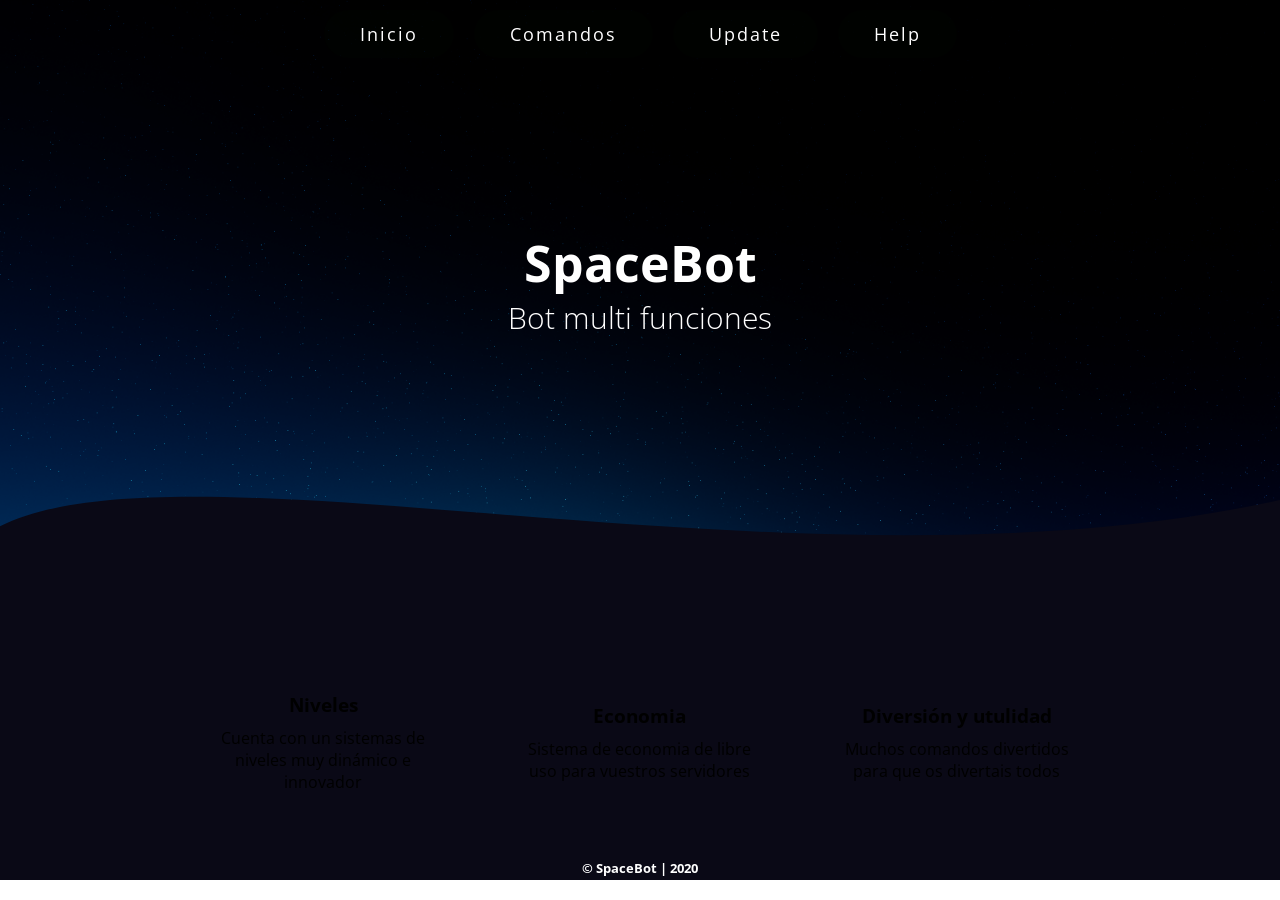
==== index.html @ 4cd8ea29 "SpaceBot" ====
<!DOCTYPE html>
<html lang="es">
<head>
    <meta charset="UTF-8">
    <meta name="viewport" content="width=device-width, initial-scale=1.0">
    <title>SpaceBot - Inicio</title>
    <link rel="shortcut icon" href="img/Logo.png" type="image/x-icon">
    <link rel="stylesheet" href="css/estilos.css">
    <link href="https://fonts.googleapis.com/css2?family=Open+Sans:wght@300&display=swap" rel="stylesheet">
</head>
<body>
    <header>
           <nav>
                <a href="Inicio">Inicio</a>
                <a href="Comandos">Comandos</a>
                <a href="Update">Update</a>
                <a href="Help">Help</a>
               
               <script> type="text/javascript" 
                const buttons = document.querySelectorAll('a');
                buttons.forEach(btn =>{
                   btn.addEventListener('mouseenter', function(e){
    
                      let x = e.clientX - e.target.offsetLeft;
                      let y = e.clientY - e.target.offsetTop;
    
                      let ripples = document.createElement('span');
                      ripples.style.left = x +'px';
                      ripples.style.top = y +'px';
                      this.appendChild(ripples);
    
                      setTimeout(() =>{
                         ripples.remove()
                      }, 1000)
                   })
                })
                </script>
           </nav>
          
            <section class="textos-header">
             <h1>SpaceBot</h1>
             <h2>Bot multi funciones</h2>
         </section>
         
         <div class="wave" style="height: 150px; overflow: hidden;" ><svg viewBox="0 0 500 150" preserveAspectRatio="none" style="height: 100%; width: 100%;"><path d="M-3.67,81.41 C65.74,-25.16 311.23,157.39 500.00,49.98 L500.00,150.00 L-3.67,153.45 Z" style="stroke: none; fill: rgb(10, 9, 22);"></path></svg></div>
    </header>
    <main class="main-color">
      <section class="about services">
         <div class="contenedor">
             <div class="funciones-cont">
                 <div class="funciones-ind">
                     <img src="img/undraw_grades_j6jn.svg" alt="">
                        <h3>Niveles</h3>
                          <p>Cuenta con un sistemas de niveles muy dinámico e innovador </p>
                            </div>
                               <div class="funciones-ind">
                            <img src="img/undraw_finance_0bdk.svg" alt="">
                          <h3>Economia</h3>
                        <p>Sistema de economia de libre uso para vuestros servidores</p>
                     </div>
                   <div class="funciones-ind">
                      <img src="img/undraw_Playful_cat_rchv.svg" alt="">
                         <h3>Diversión y utulidad</h3>
                       <p>Muchos comandos divertidos para que os divertais todos</p>
                    </div>
                  </div>
              </div>
           </section>
     </main>
  <footer>
     <h2 class="titulo-final">&copy; SpaceBot | 2020</h2>
  </footer>
  
    </body>
</html>
---- css/estilos.css ----
*{
    margin:0;
    padding: 0;
    box-sizing: border-box;
    
}

body{
    font-family: 'open sans'
}

.contenedor{
    padding: 60px;
    width: 90%;
    max-width: 1000px;
    margin: auto;
    overflow: hidden;
}

.titulo{
    color: #ffffff;
    font-size: 30px;
    text-align: center;
    margin-bottom: 60px;
}

/* Header */

header{
    width: 100%;
    height: 600px;
    background: url(../img/Infinite\ Space.png);
    background-size: cover;
    background-attachment: fixed;
    position: relative;
}


nav{
    display: flex;
    justify-content: center;
    align-items: right;
    
}

nav >a{
position: relative;
display: inline-block;
padding: 12px 36px;
margin: 10px;
color: #fff;
background: rgba(0, 12, 0, 0.2);
border-radius: 40px;
font-size: 18px;
text-decoration: none;
letter-spacing: 2px;
overflow: hidden;
}

span
{
    position: absolute;
    background: #fff;
    transform: translate(-50%, -50%);
    pointer-events: none;
    border-radius: 50%;
    animation: animate 1s linear infinite;

}

@keyframes animate
{
  0%
    {
        width: 0;
        height: 0;
        opacity: 0.2;
    }
    100%
    {
        width: 500px;
        height: 500px;
        opacity: 0;
    }
}

header .textos-header{
     display: flex;
     height: 430px;
     width: 100%;
     align-items: center;
     justify-content: center;
     flex-direction: column;
     text-align: center;
 }
 
.textos-header h1{
    font-size: 50px;
    color: #fff;
}

.textos-header h2{
    font-size: 30px;
    font-weight: 300;
    color: #fff;
}


.wave{
     position: absolute;
     bottom: 0;
     width: 100%;
 }
 
.main-color{
    background:rgb(10, 9, 22);
}

/* Scroll */
::-webkit-scrollbar {
    width: 8px;     /* Tamaño del scroll en vertical */
    height: 8px;    /* Tamaño del scroll en horizontal */
   
}
::-webkit-scrollbar-thumb {
    background: rgb(3, 0, 8);
    border-radius: 7px;
}
::-webkit-scrollbar-thumb:hover {
    background: #0000;
    box-shadow: 0 0 2px 1px rgba(0, 0, 0, 0.2);
}
::-webkit-scrollbar-thumb:active {
    background-color: #000000;
}
::-webkit-scrollbar-track {
    background:rgb(10, 9, 22);
    border-radius: 0px;
}
::-webkit-scrollbar-track:hover,
::-webkit-scrollbar-track:active {
  background: #000000;
}

/* Our Team*/

.about-services{
    background: #ffffff;
    padding-bottom: 30px;
}

.funciones-cont{
    display: flex;
    justify-content: space-between;
    align-items: center;
}

.funciones-ind{
    width: 28%;
    text-align: center;
}

.funciones-ind img{
    width: 90%;
}

.funciones-ind h3{
    margin: 10px 0px;
}

/* Footer */

footer{
    background:rgb(10, 9, 22);
    padding: 6px 0px 3px 0px;
    margin: auto;
    overflow: hidden;   
}

.contenedor-footer{
    display: 90%;
    justify-content: space-evenly;
    margin: auto;
    padding-bottom: 5px;
    background:rgb(10, 9, 22);
}
 const.foo p{
     color:rgb(10, 9, 22);
 }

 .titulo-final{
    text-align: center;
    font-size: 13px;
    background:rgb(10, 9, 22);
    color: #fff;
}

/*Movil*/


 @media screen and (max-width:700px){
    
    .contenedor{
        padding: 10px;
        width: 90%;
        max-width: 1000px;
        margin: auto;
        overflow: hidden;
    }
    
    header{
         background-position: center;
     }
 

 
@media screen and (max-width:500px){
    nav{
        display: flex;
        justify-content: center;
        align-items: right;
        
    }
    
    nav >a{
    position: relative;
    display: inline-block;
    padding: 10px 34px;
    margin: 10px;
    color: #fff;
    background: rgba(0, 12, 0, 0.2);
    border-radius: 40px;
    font-size: 10px;
    text-decoration: none;
    letter-spacing: 2px;
    overflow: hidden;
    }
    
    span
    {
        position: absolute;
        background: #fff;
        transform: translate(-50%, -50%);
        pointer-events: none;
        border-radius: 50%;
        animation: animate 1s linear infinite;
    
    }
    
    @keyframes animate
    {
      0%
        {
            width: 0;
            height: 0;
            opacity: 0.2;
        }
        100%
        {
            width: 500px;
            height: 500px;
            opacity: 0;
        }
    }

  .textos-header h1{
      font-size: 35px;
  }

  .textos-header h2{
     font-size: 20px;
}

/* About us*/

   .imgen-about-us{
      margin-bottom: 60px;
      width: 99%;

}

   .sobre-nosotros .contenido-textos{
       width: 95%;

   }

}
 }


 @media screen and (max-width:375px){
    nav{
        display: flex;
        justify-content: center;
        align-items: right;
        
    }
    
    nav >a{
    position: center;
    display: inline-block;
    padding: 6px 28px;
    margin: 2px;
    color: #fff;
    background: rgba(0, 12, 0, 0.2);
    border-radius: 20px;
    font-size: 8px;
    text-decoration: none;
    letter-spacing: 2px;
    overflow: hidden;
    }
    
    span
    {
        position: absolute;
        background: #fff;
        transform: translate(-50%, -50%);
        pointer-events: none;
        border-radius: 50%;
        animation: animate 1s linear infinite;
    
    }
    
    @keyframes animate
    {
      0%
        {
            width: 0;
            height: 0;
            opacity: 0.2;
        }
        100%
        {
            width: 500px;
            height: 500px;
            opacity: 0;
        }
    }
}
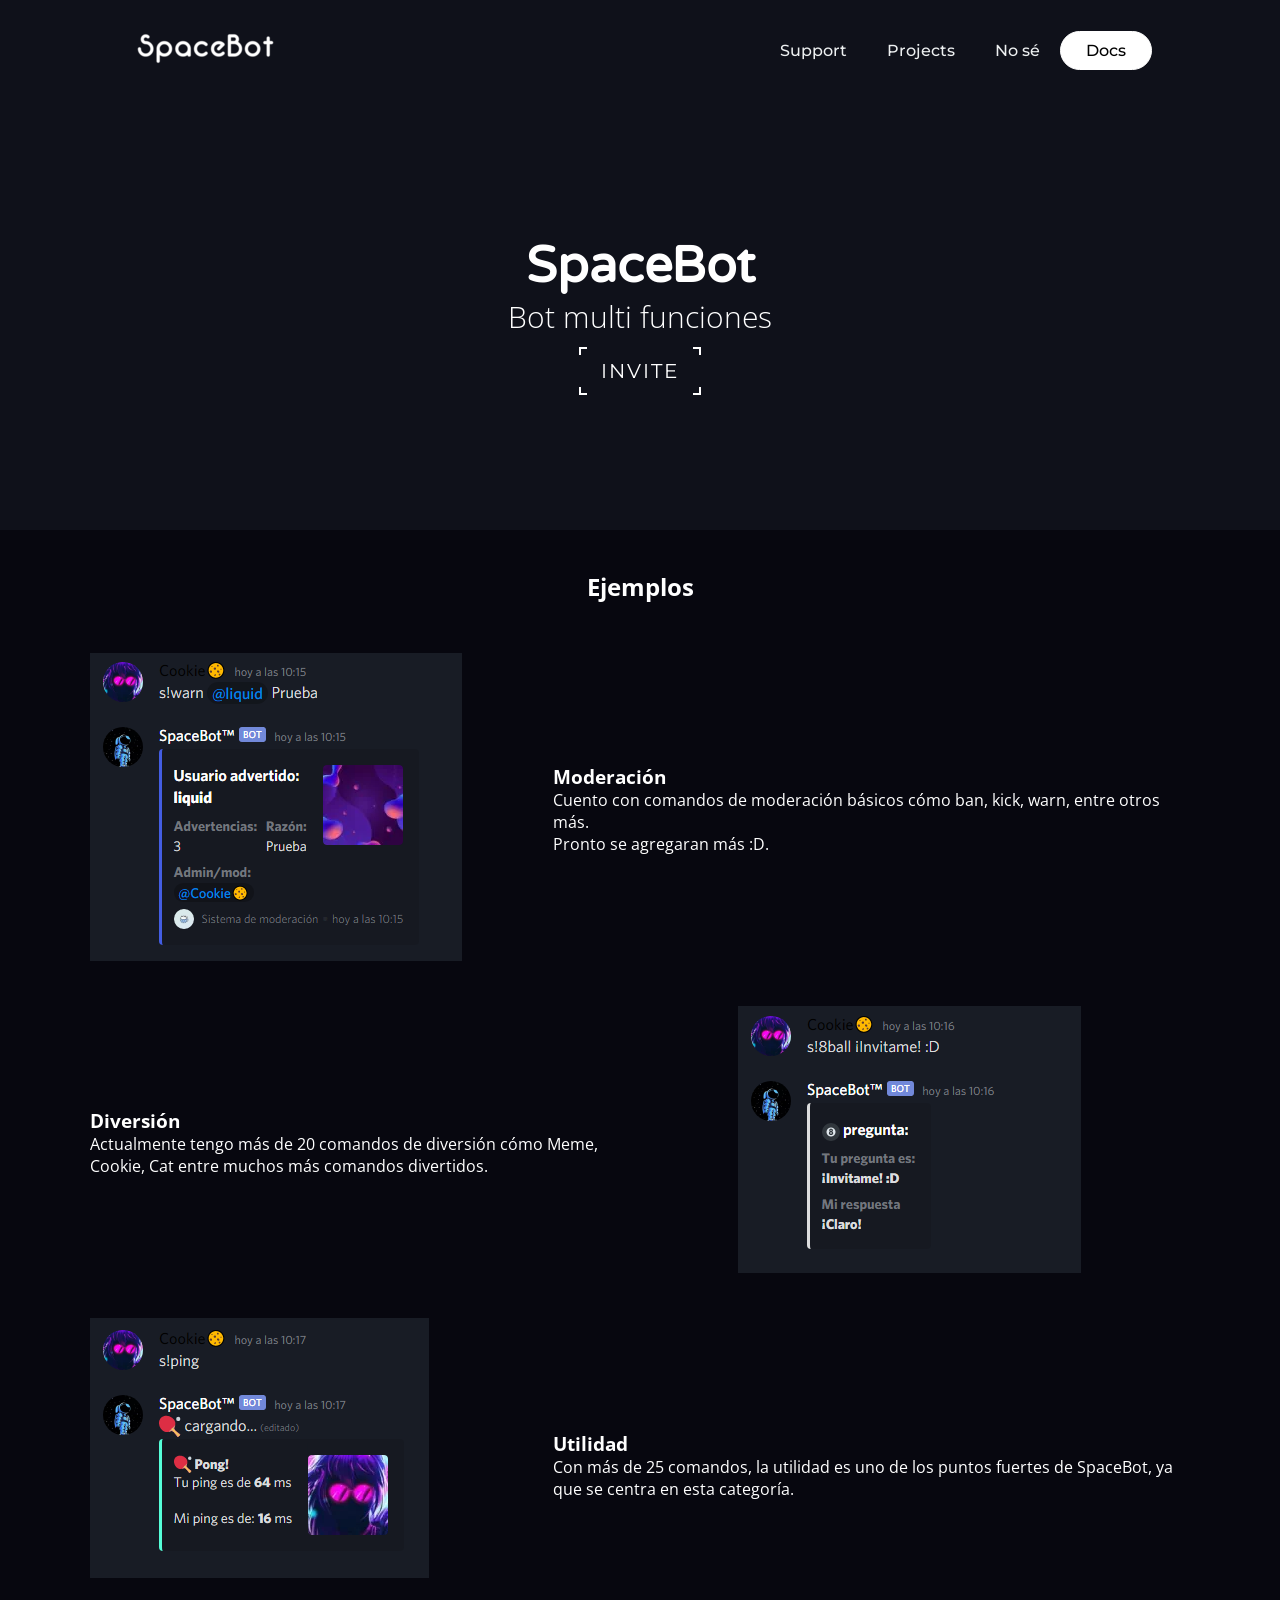
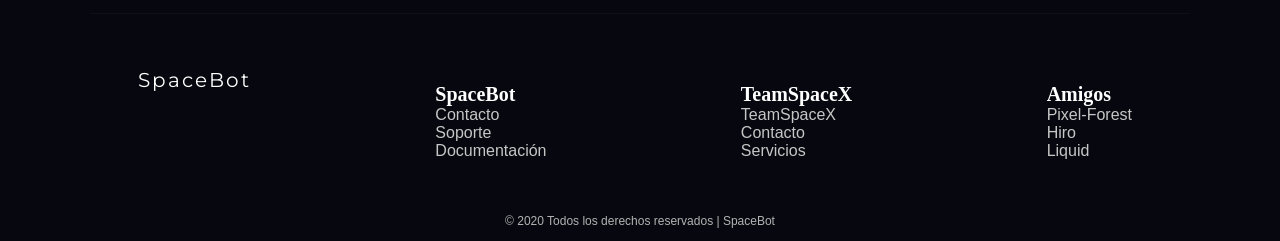
==== commit 856b239f: "ndeah" ====
--- a/index.html
+++ b/index.html
@@ -1,75 +1,150 @@
 <!DOCTYPE html>
 <html lang="es">
-<head>
-    <meta charset="UTF-8">
-    <meta name="viewport" content="width=device-width, initial-scale=1.0">
-    <title>SpaceBot - Inicio</title>
-    <link rel="shortcut icon" href="img/Logo.png" type="image/x-icon">
-    <link rel="stylesheet" href="css/estilos.css">
-    <link href="https://fonts.googleapis.com/css2?family=Open+Sans:wght@300&display=swap" rel="stylesheet">
-</head>
-<body>
-    <header>
-           <nav>
-                <a href="Inicio">Inicio</a>
-                <a href="Comandos">Comandos</a>
-                <a href="Update">Update</a>
-                <a href="Help">Help</a>
-               
-               <script> type="text/javascript" 
-                const buttons = document.querySelectorAll('a');
-                buttons.forEach(btn =>{
-                   btn.addEventListener('mouseenter', function(e){
-    
-                      let x = e.clientX - e.target.offsetLeft;
-                      let y = e.clientY - e.target.offsetTop;
-    
-                      let ripples = document.createElement('span');
-                      ripples.style.left = x +'px';
-                      ripples.style.top = y +'px';
-                      this.appendChild(ripples);
-    
-                      setTimeout(() =>{
-                         ripples.remove()
-                      }, 1000)
-                   })
-                })
-                </script>
-           </nav>
-          
-            <section class="textos-header">
-             <h1>SpaceBot</h1>
-             <h2>Bot multi funciones</h2>
-         </section>
-         
-         <div class="wave" style="height: 150px; overflow: hidden;" ><svg viewBox="0 0 500 150" preserveAspectRatio="none" style="height: 100%; width: 100%;"><path d="M-3.67,81.41 C65.74,-25.16 311.23,157.39 500.00,49.98 L500.00,150.00 L-3.67,153.45 Z" style="stroke: none; fill: rgb(10, 9, 22);"></path></svg></div>
-    </header>
-    <main class="main-color">
-      <section class="about services">
-         <div class="contenedor">
-             <div class="funciones-cont">
-                 <div class="funciones-ind">
-                     <img src="img/undraw_grades_j6jn.svg" alt="">
-                        <h3>Niveles</h3>
-                          <p>Cuenta con un sistemas de niveles muy dinámico e innovador </p>
-                            </div>
-                               <div class="funciones-ind">
-                            <img src="img/undraw_finance_0bdk.svg" alt="">
-                          <h3>Economia</h3>
-                        <p>Sistema de economia de libre uso para vuestros servidores</p>
-                     </div>
-                   <div class="funciones-ind">
-                      <img src="img/undraw_Playful_cat_rchv.svg" alt="">
-                         <h3>Diversión y utulidad</h3>
-                       <p>Muchos comandos divertidos para que os divertais todos</p>
-                    </div>
-                  </div>
-              </div>
-           </section>
-     </main>
-  <footer>
-     <h2 class="titulo-final">&copy; SpaceBot | 2020</h2>
-  </footer>
-  
-    </body>
+    <head>
+        <meta charset="utf-8">
+        <meta http-equiv="X-UA-Compatible" content="IE=edge">
+        <meta name="description" content="">
+        <meta name="viewport" content="width=device-width, initial-scale=1">
+        <title>SpaceBot - Inicio</title>
+        <link rel="shortcut icon" href="img/Logo.png" type="image/x-icon">
+        <link rel="stylesheet" href="css/estilos.css">
+        <link
+            href="https://fonts.googleapis.com/css2?family=Open+Sans:wght@300&display=swap"
+            rel="stylesheet">
+        <link
+            href="https://fonts.googleapis.com/css2?family=Poppins:wght@100;200;300;400;500&display=swap"
+            rel="stylesheet">
+        <link
+            href="https://stackpath.bootstrapcdn.com/font-awesome/4.7.0/css/font-awesome.min.css"
+            rel="stylesheet">
+    </head>
+    <body>
+        <header>
+            <a class="logo" href=""><img src="img/logo3.png" alt="logo"></a>
+            <nav>
+                <ul class="nav__links">
+                    <li>
+                        <a href="https://discord.gg/U5NrMYe" target="_blank">Support</a>
+                    </li>
+                    <li>
+                        <a href="Bots.html">Projects</a>
+                    </li>
+                    <li>
+                        <a href="">No sé</a>
+                    </li>
+                </ul>
+            </nav>
+            <a class="cta" href="Documentacion.html">Docs</a>
+            <p class="menu cta">Menu</p>
+            <div class="overlay">
+                <a class="close">&times;</a>
+                <div class="overlay__content">
+                <a href="https://discord.gg/U5NrMYe" target="_blank">Support</a>
+                <a href="Bots.html">Projects</a>
+                <a href="">No sé</a>
+            </div>
+
+        </header>
+
+    </div>
+    <section class="textos-header">
+        <h1>SpaceBot</h1>
+        <h2>Bot multi funciones</h2>
+        <a
+            href="https://discordapp.com/oauth2/authorize?client_id=684219126201188395&scope=bot&permissions=8"
+            target="_blank">
+            <span>Invite</span>
+
+        </section>
+    </div>
+    <script type="text/javascript" src="mobile.js"></script>
+    <main class="main-color"></a>
+    </main>
+<section class="color">
+    <section class="ejemplos-grid">
+        <div class="text">
+            <div class="texto-ejemplo">
+                <h2>Ejemplos</h2>
+            </div>
+        </div>
+        <div class="text-1">
+            <div class="texto-ejemplo">
+                <h3>Moderación</h3>
+                <p>Cuento con comandos de moderación básicos cómo ban, kick, warn, entre otros más.
+                    <div class="italic">Pronto se agregaran más :D.</div>
+                </p>
+            </div>
+        </div>
+        <div class="text-2">
+            <div class="texto-ejemplo">
+                <h3>Diversión</h3>
+                <p>Actualmente tengo más de 20 comandos de diversión cómo Meme, Cookie, Cat
+                    entre muchos más comandos divertidos.</p>
+            </div>
+        </div>
+        <div class="text-3">
+            <div class="texto-ejemplo">
+                <h3>Utilidad</h3>
+                <p>Con más de 25 comandos, la utilidad es uno de los puntos fuertes de SpaceBot,
+                    ya que se centra en esta categoría.</p>
+            </div>
+        </div>
+        <div class="imgs">
+            <img src="img/Moderación.png" alt="" class="img">
+        </div>
+        <div class="imgs2">
+            <img src="img/Diversión.png" alt="" class="img">
+        </div>
+        <div class="imgs3">
+            <img src="img/Utilidad.png" alt="" class="img">
+        </div>
+
+    </section>
+</section>
+<footer>
+    <div class="up-section">
+        <a class="f-logo">SpaceBot</a>
+        <!----1---------------------->
+        <ul>
+            <h1>SpaceBot</h1>
+            <li>
+                <a href="https://discord.gg/U5NrMYe" target="_blank">Contacto</a>
+            </li>
+            <li>
+                <a href="https://discord.gg/U5NrMYe" target="_blank">Soporte</a>
+            </li>
+            <li>
+                <a href="#">Documentación</a>
+            </li>
+        </ul>
+        <!----1---------------------->
+        <ul>
+            <h1>TeamSpaceX</h1>
+            <li>
+                <a href="#">TeamSpaceX</a>
+            </li>
+            <li>
+                <a href="#">Contacto</a>
+            </li>
+            <li>
+                <a href="#">Servicios</a>
+            </li>
+        </ul>
+        <ul>
+            <h1>Amigos</h1>
+            <li>
+                <a href="#">Pixel-Forest</a>
+            </li>
+            <li>
+                <a href="#">Hiro</a>
+            </li>
+            <li>
+                <a href="#">Liquid</a>
+            </li>
+        </ul>
+    </div>
+    <p class="copy">&copy; 2020 Todos los derechos reservados | SpaceBot</p>
+</footer>
+
+</body>
 </html>
--- a/css/estilos.css
+++ b/css/estilos.css
@@ -1,130 +1,231 @@
+@import url('https://fonts.googleapis.com/css?family=Montserrat:500');
+/*@import url('https://fonts.googleapis.com/css2?family=Balsamiq+Sans&display=swap');*/
+@import url('https://fonts.googleapis.com/css2?family=Varela+Round&display=swap');
+
 *{
-    margin:0;
+    margin: 0;
     padding: 0;
     box-sizing: border-box;
+
+}
+
+body {
+    font-family: 'open sans';
+}
+
+    .titulo {
+        color: #ffffff;
+        font-size: 30px;
+        text-align: center;
+        margin-bottom : 60px;
+    }
+
+    /* Header */
+
+ 
+header {
+    display: flex;
+    justify-content: flex-end;
+    align-items: center;
+    padding: 30px 10%;
+    background-color: rgb(15, 17, 26);
+  }
+  
+  .logo {
+    cursor: pointer;
+    margin-right: auto;
+  }
+  
+  .nav__links a,
+  .cta,
+  .overlay__content a {
+    font-family: "Montserrat", sans-serif;
+    font-weight: 500;
+    color: #edf0f1;
+    text-decoration: none;
+  }
+  
+  .nav__links {
+    list-style: none;
+    display: flex;
+  }
+  
+  .nav__links li {
+    padding: 0px 20px;
+  }
+  
+  .nav__links li a {
+    transition: color 0.3s ease 0s;
+  }
+  
+  .nav__links li a:hover {
+    color: #ced8f8;
+  }
+  
+  .cta:hover {
+    padding: 9px 25px;
+    background-color: rgb(15, 17, 26);
+    color: #ffffff;
+    border: 1.5px solid #fff;
+    border-radius: 50px;
+    cursor: pointer;
+    transition: background-color 0.5s ease 0s;
+   
+  }
+  
+  .cta {
+    padding: 9px 25px;
+    color: #010101;
+    background-color: rgb(255, 255, 255);
+    border: 1.5px solid #fff;
+    border-radius: 50px;
+    cursor: pointer;
+    transition: background-color 0.5s ease 0s;
     
-}
-
-body{
-    font-family: 'open sans'
-}
-
-.contenedor{
-    padding: 60px;
-    width: 90%;
-    max-width: 1000px;
-    margin: auto;
-    overflow: hidden;
-}
-
-.titulo{
-    color: #ffffff;
-    font-size: 30px;
+  }
+  
+  .menu {
+    display: none;
+  }
+  
+  .overlay {
+    height: 100%;
+    width: 0;
+    position: fixed;
+    z-index: 4;
+    left: 0;
+    top: 0;
+    background-color: rgb(15, 17, 26);
+    overflow-x: hidden;
+    transition: width 0.5s ease 0s;
+  }
+  
+  .overlay--active {
+    width: 100%;
+  }
+  
+  .overlay__content {
+    display: flex;
+    height: 100%;
+    flex-direction: column;
+    align-items: center;
+    justify-content: center;
+  }
+  
+  .overlay a {
+    padding: 15px;
+    font-size: 36px;
+    display: block;
+    transition: color 0.3s ease 0s;
+  }
+  
+  .overlay a:hover,
+  .overlay a:focus {
+    color: #d7d0fffa;
+  }
+  .overlay .close {
+    position: absolute;
+    top: 20px;
+    right: 45px;
+    font-size: 60px;
+    color: #edf0f1;
+    cursor: pointer;
+  }
+
+  .overlay-active a span{
+    position: relative;
+    z-index: 3;
+  }
+  
+.textos-header {
+    background-color: rgb(15, 17, 26);
+    display: flex;
+    height: 430px;
+    width: 100%;
+    align-items: center;
+    justify-content: center;
+    flex-direction: column;
     text-align: center;
-    margin-bottom: 60px;
-}
-
-/* Header */
-
-header{
-    width: 100%;
-    height: 600px;
-    background: url(../img/Infinite\ Space.png);
-    background-size: cover;
-    background-attachment: fixed;
-    position: relative;
-}
-
-
-nav{
-    display: flex;
-    justify-content: center;
-    align-items: right;
-    
-}
-
-nav >a{
-position: relative;
-display: inline-block;
-padding: 12px 36px;
-margin: 10px;
-color: #fff;
-background: rgba(0, 12, 0, 0.2);
-border-radius: 40px;
-font-size: 18px;
-text-decoration: none;
-letter-spacing: 2px;
-overflow: hidden;
-}
-
-span
-{
-    position: absolute;
-    background: #fff;
-    transform: translate(-50%, -50%);
-    pointer-events: none;
-    border-radius: 50%;
-    animation: animate 1s linear infinite;
-
-}
-
-@keyframes animate
-{
-  0%
-    {
-        width: 0;
-        height: 0;
-        opacity: 0.2;
-    }
-    100%
-    {
-        width: 500px;
-        height: 500px;
-        opacity: 0;
-    }
-}
-
-header .textos-header{
-     display: flex;
-     height: 430px;
-     width: 100%;
-     align-items: center;
-     justify-content: center;
-     flex-direction: column;
-     text-align: center;
- }
- 
-.textos-header h1{
+}
+.textos-header h1 {
     font-size: 50px;
     color: #fff;
-}
-
-.textos-header h2{
+    font-family: 'Varela Round', sans-serif;
+
+}
+.textos-header h2 {
     font-size: 30px;
     font-weight: 300;
     color: #fff;
-}
-
-
-.wave{
-     position: absolute;
-     bottom: 0;
-     width: 100%;
- }
- 
-.main-color{
-    background:rgb(10, 9, 22);
+    margin-bottom: 10px;
+  }
+.textos-header a {
+    position: relative;
+    display: inline-block;
+    padding: 10px 20px;
+    border: 2px solid #fff;
+    color: #fff;
+    font-size: 20px;
+    text-decoration: none;
+    font-weight: 400;
+    letter-spacing: 2px;
+    text-transform: uppercase;
+    font-family: "Montserrat", sans-serif;
+
+}
+.textos-header a span {
+    position: relative;
+    z-index: 3;
+
+}
+
+.textos-header a:before {
+    content: '';
+    position: absolute;
+    top: 6px;
+    left: -2px;
+    width: calc(100% + 4px);
+    height: calc(100% - 12px);
+    background-color: rgb(15, 17, 26);
+    transition: 0.5s ease-in-out;
+    transform: scaleY(1);
+    transition-delay: 0.5s;
+}
+.textos-header a:hover:before {
+    transform: scaleY(0);
+}
+.textos-header a::after {
+    content: '';
+    position: absolute;
+    left: 6px;
+    top: -2px;
+    height: calc(100% + 4px);
+    width: calc(100% - 12px);
+    background-color: rgb(15, 17, 26);
+    transition: 0.5s ease-in-out;
+    transform: scaleX(1);
+}
+.textos-header a:hover::after {
+    transform: scaleX(0);
+}
+
+  
+.main-color {
+    background: rgb(7, 7, 15);
 }
 
 /* Scroll */
 ::-webkit-scrollbar {
-    width: 8px;     /* Tamaño del scroll en vertical */
-    height: 8px;    /* Tamaño del scroll en horizontal */
-   
+    width: 8px;
+    /* Tamaño del scroll en vertical */
+    height: 8px;
+    /* Tamaño del scroll en horizontal */
+
 }
 ::-webkit-scrollbar-thumb {
     background: rgb(3, 0, 8);
     border-radius: 7px;
+
 }
 ::-webkit-scrollbar-thumb:hover {
     background: #0000;
@@ -134,209 +235,248 @@
     background-color: #000000;
 }
 ::-webkit-scrollbar-track {
-    background:rgb(10, 9, 22);
-    border-radius: 0px;
-}
-::-webkit-scrollbar-track:hover,
-::-webkit-scrollbar-track:active {
-  background: #000000;
-}
-
-/* Our Team*/
-
-.about-services{
-    background: #ffffff;
-    padding-bottom: 30px;
-}
-
-.funciones-cont{
+    background: rgb(7, 7, 15);
+    border-radius: 0;
+}
+::-webkit-scrollbar-track:active,
+::-webkit-scrollbar-track:hover {
+    background : #000000;
+}
+
+.color h1 {
+  text-align: center;
+  background-color: rgb(7, 7, 15);
+  color: #fff;
+  margin-top: 30px;
+}
+
+
+.ejemplos-grid{
+  display: grid;
+  grid-template-columns: repeat(12, 1fr);
+  width: 90%;
+  max-width: 1100px;
+  height: 100%;
+  margin: auto;
+  gap: 10px;
+  overflow: hidden;
+  align-items: center;
+  border-bottom: 1px solid #5455621f;
+}
+
+.color{
+  background-color: rgb(7, 7, 15);
+}
+
+.text{
+  margin-top: 40px;
+  grid-column: 6/8;
+  grid-row: -1/-2;
+  text-align: center;
+  color: #fff;
+}
+
+.text-1{
+  margin-top: 40px;
+  grid-column: 6/13;
+  grid-row: 1/-1;
+  color: #fff;
+}
+
+.text-2{
+  margin-top: 30px;
+  grid-column: 1/7;
+  color: #fff;
+  grid-row: 2/2;
+}
+
+.text-3{
+  margin-top: 30px;
+  grid-column: 6/13;
+  color: #fff;
+  grid-row: 3/3;
+}
+
+.imgs{
+  margin-top: 40px;
+  grid-column: 1/7;
+  grid-row: 1/-1;
+}
+.imgs2{
+   margin-top: 30px;
+   grid-column: 8/13;
+   grid-row: 2/2;
+  }
+.imgs3{
+  margin-top: 30px;
+  grid-column: 1/7;
+  grid-row: 3/3;
+  margin-bottom: 30px;
+}
+
+
+/* Footer */
+
+footer {
+    background: rgb(7, 7, 15);
+    padding: 6px 0 3px;
+    margin: auto;
     display: flex;
-    justify-content: space-between;
+    flex-direction: column;
     align-items: center;
 }
-
-.funciones-ind{
-    width: 28%;
-    text-align: center;
-}
-
-.funciones-ind img{
-    width: 90%;
-}
-
-.funciones-ind h3{
-    margin: 10px 0px;
-}
-
-/* Footer */
-
-footer{
-    background:rgb(10, 9, 22);
-    padding: 6px 0px 3px 0px;
-    margin: auto;
-    overflow: hidden;   
-}
-
-.contenedor-footer{
+.contenedor-footer {
     display: 90%;
     justify-content: space-evenly;
     margin: auto;
     padding-bottom: 5px;
-    background:rgb(10, 9, 22);
-}
- const.foo p{
-     color:rgb(10, 9, 22);
- }
-
- .titulo-final{
-    text-align: center;
-    font-size: 13px;
-    background:rgb(10, 9, 22);
-    color: #fff;
-}
-
-/*Movil*/
-
-
- @media screen and (max-width:700px){
-    
-    .contenedor{
-        padding: 10px;
-        width: 90%;
-        max-width: 1000px;
-        margin: auto;
-        overflow: hidden;
-    }
-    
-    header{
-         background-position: center;
+    background: rgb(7, 7, 15);
+}
+
+.copy {
+        font-family: 'Gill Sans', 'Gill Sans MT', Calibri, 'Trebuchet MS', sans-serif;
+        font-size: 12px;
+        color: #b3b3b3;
+        text-align: center;
+        margin: 10px;
+    }
+.up-section a{
+  text-decoration: none;
+}
+
+.up-section ul{
+  list-style: none;
+
+}
+
+.f-logo{
+  color: #fff;
+  font-family: "Montserrat", sans-serif;
+  letter-spacing: 2px;
+  padding: 5px 10px;
+  font-size: 20px;
+
+}
+
+.up-section ul{
+  font-family: 'Gill Sans', 'Gill Sans MT', Calibri, 'Trebuchet MS', sans-serif;
+  margin: 0px;
+  padding: 0px 20px;
+}
+
+.up-section h1{
+  color: #ffffff;
+  font-size: 20px;
+  font-family: calibri;
+  margin-top: 20px;
+}
+
+.up-section ul li a{
+  font-size: 16px;
+  color: #c7c6c6;
+  transition: color 0.3s ease 0s;
+}
+.up-section ul li a:hover{
+  color: #cacffa;
+
+}
+
+.up-section{
+  display: flex;
+  justify-content: space-between;
+  padding: 3% 0px;
+  margin: 5px;
+  width: 80%;
+  flex-wrap: wrap;
+}
+
+    /*Movil*/
+    @media screen and (max-height: 450px) {
+      .overlay a {
+        font-size: 20px;
+      }
+      .overlay .close {
+        font-size: 40px;
+        top: 15px;
+        right: 35px;
+      }
+    }
+    @media screen and (max-width: 800px) {
+      .nav__links,
+      .cta {
+        display: none;
+      }
+      .menu {
+        display: initial;
+      }
+    }
+    @media screen and (max-width: 950px) {
+    .text{
+      grid-column: 5/8;
+    }
+      .text-1{
+      grid-column: 7/13;
+    }
+    .text-3{
+      grid-column: 7/13;
+    }
+    }
+    @media screen and (max-width: 1000px) {
+      .text-1{
+      grid-column: 7/13;
+    }
+    .text-3{
+      grid-column: 7/13;
+    }
+    .imgs2{
+      grid-column: 7/13;
+    }
+    }
+    @media screen and (max-width: 765px) {
+    .imgs{
+      grid-column: 1/-1;
+      grid-row: 2/3;
+    }
+    .imgs2{
+      grid-column: 1/-2;
+      grid-row: 4/5;   
      }
- 
-
- 
-@media screen and (max-width:500px){
-    nav{
-        display: flex;
-        justify-content: center;
-        align-items: right;
-        
-    }
-    
-    nav >a{
-    position: relative;
-    display: inline-block;
-    padding: 10px 34px;
-    margin: 10px;
-    color: #fff;
-    background: rgba(0, 12, 0, 0.2);
-    border-radius: 40px;
-    font-size: 10px;
-    text-decoration: none;
-    letter-spacing: 2px;
-    overflow: hidden;
-    }
-    
-    span
-    {
-        position: absolute;
-        background: #fff;
-        transform: translate(-50%, -50%);
-        pointer-events: none;
-        border-radius: 50%;
-        animation: animate 1s linear infinite;
-    
-    }
-    
-    @keyframes animate
-    {
-      0%
-        {
-            width: 0;
-            height: 0;
-            opacity: 0.2;
+    .imgs3{
+      grid-column: 1/-3;
+      grid-row: 6/7;
+    }
+
+    .text-1{
+      grid-column: 1/-1;
+      grid-row: 1/2;
+    }
+    .text-2{
+      grid-column: 1/-1;
+      grid-row: 3/4;
+    }
+    .text-3{
+      grid-column: 1/-1;
+      grid-row: 5/6;
+    }
+    }
+    @media screen and (max-width: 700px) {
+      .contenedor {
+            padding: 10px;
+            width: 90%;
+            max-width: 1000px;
+            margin: auto;
+            overflow: hidden;
         }
-        100%
-        {
-            width: 500px;
-            height: 500px;
-            opacity: 0;
+       header {
+            background-position: center;
         }
     }
-
-  .textos-header h1{
-      font-size: 35px;
-  }
-
-  .textos-header h2{
-     font-size: 20px;
-}
-
-/* About us*/
-
-   .imgen-about-us{
-      margin-bottom: 60px;
-      width: 99%;
-
-}
-
-   .sobre-nosotros .contenido-textos{
-       width: 95%;
-
-   }
-
-}
- }
-
-
- @media screen and (max-width:375px){
-    nav{
-        display: flex;
-        justify-content: center;
-        align-items: right;
-        
-    }
-    
-    nav >a{
-    position: center;
-    display: inline-block;
-    padding: 6px 28px;
-    margin: 2px;
-    color: #fff;
-    background: rgba(0, 12, 0, 0.2);
-    border-radius: 20px;
-    font-size: 8px;
-    text-decoration: none;
-    letter-spacing: 2px;
-    overflow: hidden;
-    }
-    
-    span
-    {
-        position: absolute;
-        background: #fff;
-        transform: translate(-50%, -50%);
-        pointer-events: none;
-        border-radius: 50%;
-        animation: animate 1s linear infinite;
-    
-    }
-    
-    @keyframes animate
-    {
-      0%
-        {
-            width: 0;
-            height: 0;
-            opacity: 0.2;
-        }
-        100%
-        {
-            width: 500px;
-            height: 500px;
-            opacity: 0;
-        }
-    }
-}
-
-
-
+    @media screen and (max-width: 500px) {
+            .textos-header h1 {
+                font-size: 35px;
+            }
+            .textos-header h2 {
+                font-size: 20px;
+            }
+    }
+
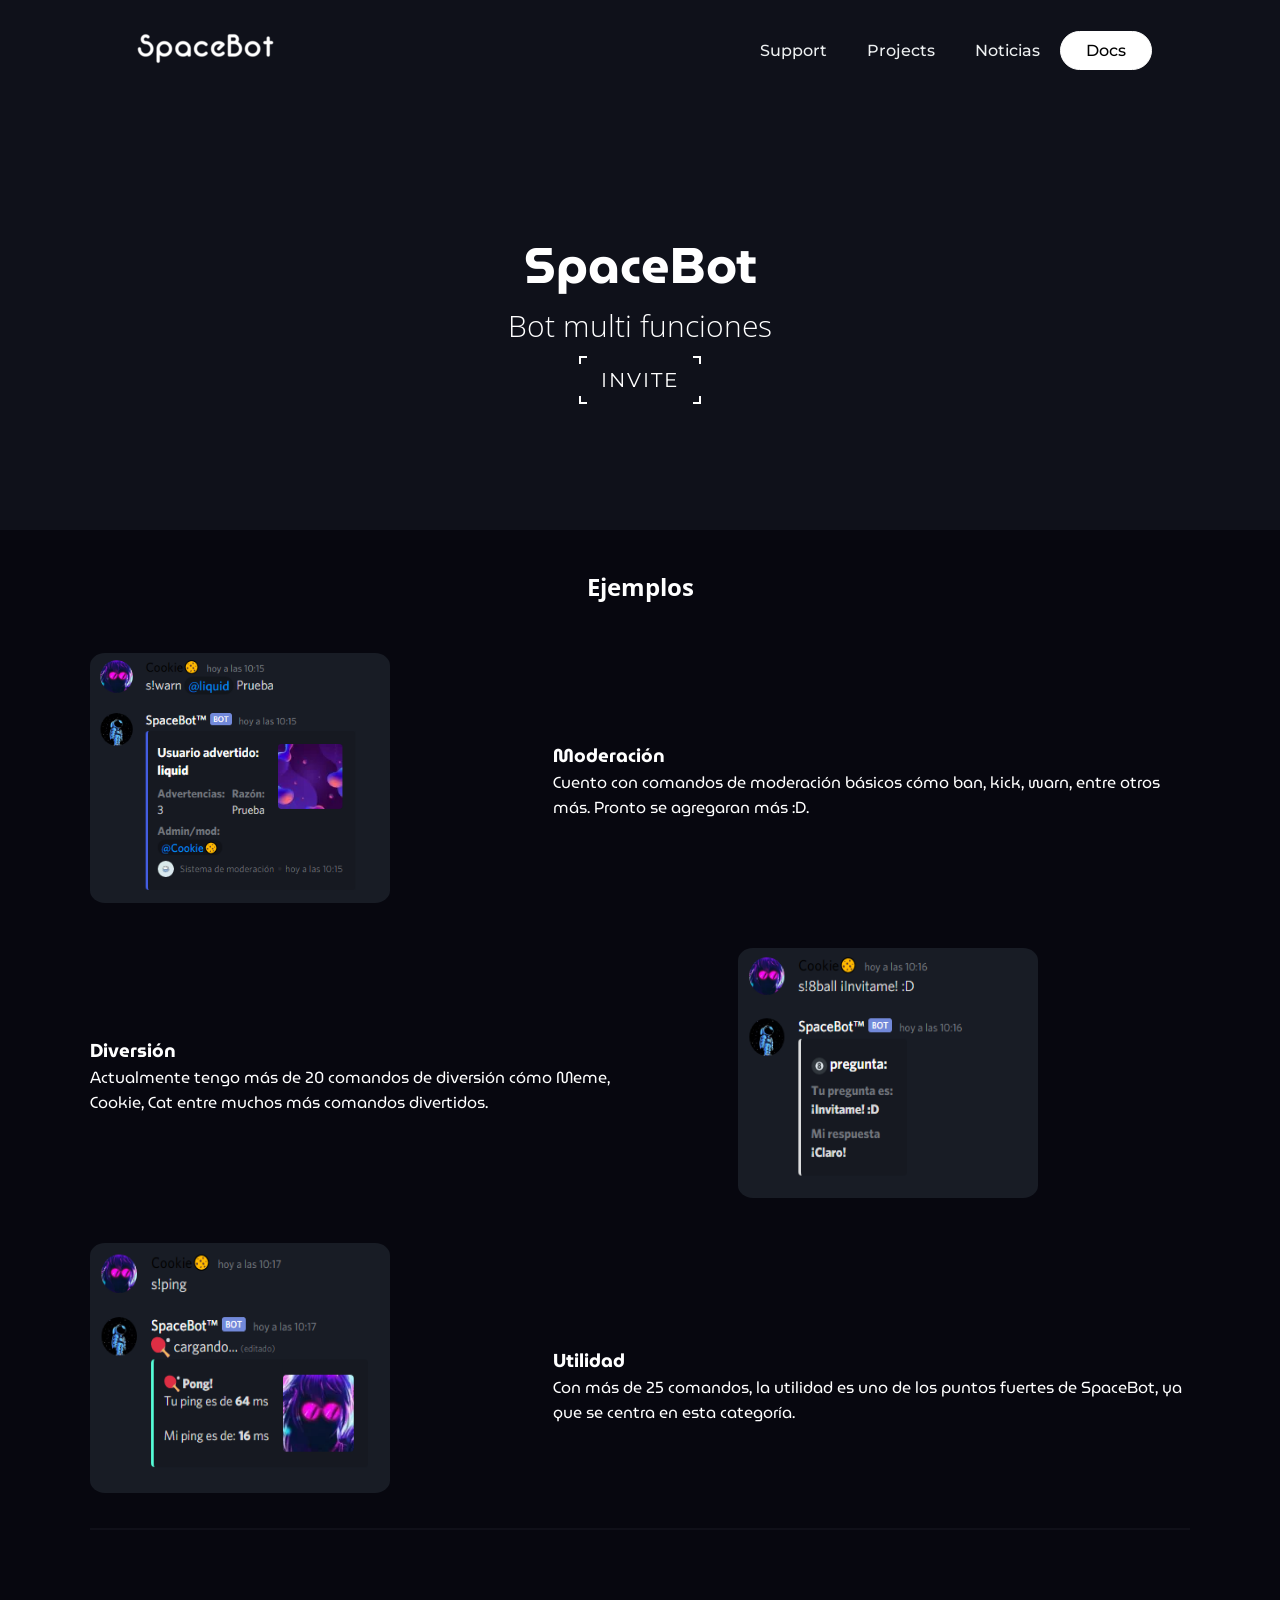
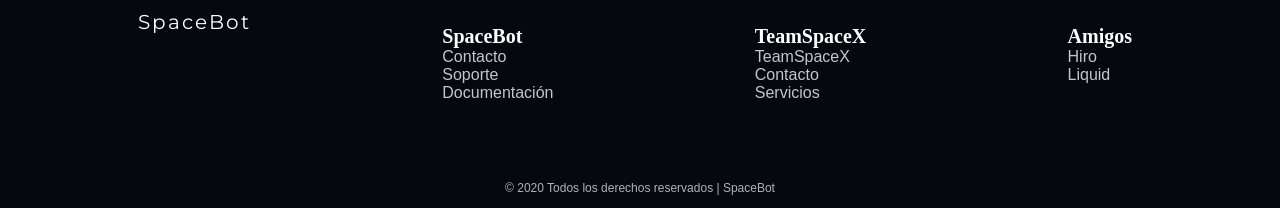
==== commit 3751d236: "Add files via upload" ====
--- a/index.html
+++ b/index.html
@@ -1,150 +1,151 @@
-<!DOCTYPE html>
-<html lang="es">
-    <head>
-        <meta charset="utf-8">
-        <meta http-equiv="X-UA-Compatible" content="IE=edge">
-        <meta name="description" content="">
-        <meta name="viewport" content="width=device-width, initial-scale=1">
-        <title>SpaceBot - Inicio</title>
-        <link rel="shortcut icon" href="img/Logo.png" type="image/x-icon">
-        <link rel="stylesheet" href="css/estilos.css">
-        <link
-            href="https://fonts.googleapis.com/css2?family=Open+Sans:wght@300&display=swap"
-            rel="stylesheet">
-        <link
-            href="https://fonts.googleapis.com/css2?family=Poppins:wght@100;200;300;400;500&display=swap"
-            rel="stylesheet">
-        <link
-            href="https://stackpath.bootstrapcdn.com/font-awesome/4.7.0/css/font-awesome.min.css"
-            rel="stylesheet">
-    </head>
-    <body>
-        <header>
-            <a class="logo" href=""><img src="img/logo3.png" alt="logo"></a>
-            <nav>
-                <ul class="nav__links">
-                    <li>
-                        <a href="https://discord.gg/U5NrMYe" target="_blank">Support</a>
-                    </li>
-                    <li>
-                        <a href="Bots.html">Projects</a>
-                    </li>
-                    <li>
-                        <a href="">No sé</a>
-                    </li>
-                </ul>
-            </nav>
-            <a class="cta" href="Documentacion.html">Docs</a>
-            <p class="menu cta">Menu</p>
-            <div class="overlay">
-                <a class="close">&times;</a>
-                <div class="overlay__content">
-                <a href="https://discord.gg/U5NrMYe" target="_blank">Support</a>
-                <a href="Bots.html">Projects</a>
-                <a href="">No sé</a>
-            </div>
-
-        </header>
-
-    </div>
-    <section class="textos-header">
-        <h1>SpaceBot</h1>
-        <h2>Bot multi funciones</h2>
-        <a
-            href="https://discordapp.com/oauth2/authorize?client_id=684219126201188395&scope=bot&permissions=8"
-            target="_blank">
-            <span>Invite</span>
-
-        </section>
-    </div>
-    <script type="text/javascript" src="mobile.js"></script>
-    <main class="main-color"></a>
-    </main>
-<section class="color">
-    <section class="ejemplos-grid">
-        <div class="text">
-            <div class="texto-ejemplo">
-                <h2>Ejemplos</h2>
-            </div>
-        </div>
-        <div class="text-1">
-            <div class="texto-ejemplo">
-                <h3>Moderación</h3>
-                <p>Cuento con comandos de moderación básicos cómo ban, kick, warn, entre otros más.
-                    <div class="italic">Pronto se agregaran más :D.</div>
-                </p>
-            </div>
-        </div>
-        <div class="text-2">
-            <div class="texto-ejemplo">
-                <h3>Diversión</h3>
-                <p>Actualmente tengo más de 20 comandos de diversión cómo Meme, Cookie, Cat
-                    entre muchos más comandos divertidos.</p>
-            </div>
-        </div>
-        <div class="text-3">
-            <div class="texto-ejemplo">
-                <h3>Utilidad</h3>
-                <p>Con más de 25 comandos, la utilidad es uno de los puntos fuertes de SpaceBot,
-                    ya que se centra en esta categoría.</p>
-            </div>
-        </div>
-        <div class="imgs">
-            <img src="img/Moderación.png" alt="" class="img">
-        </div>
-        <div class="imgs2">
-            <img src="img/Diversión.png" alt="" class="img">
-        </div>
-        <div class="imgs3">
-            <img src="img/Utilidad.png" alt="" class="img">
-        </div>
-
-    </section>
-</section>
-<footer>
-    <div class="up-section">
-        <a class="f-logo">SpaceBot</a>
-        <!----1---------------------->
-        <ul>
-            <h1>SpaceBot</h1>
-            <li>
-                <a href="https://discord.gg/U5NrMYe" target="_blank">Contacto</a>
-            </li>
-            <li>
-                <a href="https://discord.gg/U5NrMYe" target="_blank">Soporte</a>
-            </li>
-            <li>
-                <a href="#">Documentación</a>
-            </li>
-        </ul>
-        <!----1---------------------->
-        <ul>
-            <h1>TeamSpaceX</h1>
-            <li>
-                <a href="#">TeamSpaceX</a>
-            </li>
-            <li>
-                <a href="#">Contacto</a>
-            </li>
-            <li>
-                <a href="#">Servicios</a>
-            </li>
-        </ul>
-        <ul>
-            <h1>Amigos</h1>
-            <li>
-                <a href="#">Pixel-Forest</a>
-            </li>
-            <li>
-                <a href="#">Hiro</a>
-            </li>
-            <li>
-                <a href="#">Liquid</a>
-            </li>
-        </ul>
-    </div>
-    <p class="copy">&copy; 2020 Todos los derechos reservados | SpaceBot</p>
-</footer>
-
-</body>
+<!DOCTYPE html>
+<html lang="es">
+    <head>
+        <meta charset="utf-8">
+        <meta http-equiv="X-UA-Compatible" content="IE=edge">
+        <meta name="description" content="">
+        <meta name="viewport" content="width=device-width, initial-scale=1">
+        <title>SpaceBot - Inicio</title>
+        <link rel="shortcut icon" href="img/Logo.png" type="image/x-icon">
+        <link rel="stylesheet" href="css/estilos.css">
+        <link
+            href="https://fonts.googleapis.com/css2?family=Open+Sans:wght@300&display=swap"
+            rel="stylesheet">
+        <link
+            href="https://fonts.googleapis.com/css2?family=Poppins:wght@100;200;300;400;500&display=swap"
+            rel="stylesheet">
+        <link
+            href="https://stackpath.bootstrapcdn.com/font-awesome/4.7.0/css/font-awesome.min.css"
+            rel="stylesheet">
+    </head>
+    <body>
+        <header>
+            <a class="logo" href=""><img src="img/logo3.png" alt="logo"></a>
+            <nav>
+                <ul class="nav__links">
+                    <li>
+                        <a href="https://discord.gg/U5NrMYe" target="_blank">Support</a>
+                    </li>
+                    <li>
+                        <a href="Bots.html">Projects</a>
+                    </li>
+                    <li>
+                        <a href="#">Noticias</a>
+                    </li>
+                </ul>
+            </nav>
+            <a class="cta" href="docs.html">Docs</a>
+            <p class="menu cta">Menu</p>
+            <div class="overlay">
+                <a class="close">&times;</a>
+                <div class="overlay__content">
+                    <a href="https://discord.gg/U5NrMYe" target="_blank">Support</a>
+                    <a href="Bots.html">Projects</a>
+                    <a href="">Noticias</a>
+                    <a href="docs.html">Docs</a>
+                </div>
+
+            </header>
+
+        </div>
+        <section class="textos-header">
+            <h1>SpaceBot</h1>
+            <h2>Bot multi funciones</h2>
+            <a
+                href="https://discordapp.com/oauth2/authorize?client_id=684219126201188395&scope=bot&permissions=8"
+                target="_blank">
+                <span>Invite</span>
+
+            </section>
+        </div>
+        <script type="text/javascript" src="mobile.js"></script>
+        <main class="main-color"></a>
+    </main>
+    <section class="color">
+        <section class="ejemplos-grid">
+            <div class="text">
+                <div class="texto-ejemplo">
+                    <h2>Ejemplos</h2>
+                </div>
+            </div>
+            <div class="text-1">
+                <div class="texto-ejemplo">
+                    <h3>Moderación</h3>
+                    <p>Cuento con comandos de moderación básicos cómo ban, kick, warn, entre otros
+                        más. Pronto se agregaran más :D.
+                    </p>
+                </div>
+            </div>
+            <div class="text-2">
+                <div class="texto-ejemplo">
+                    <h3>Diversión</h3>
+                    <p>Actualmente tengo más de 20 comandos de diversión cómo Meme, Cookie, Cat
+                        entre muchos más comandos divertidos.</p>
+                </div>
+            </div>
+            <div class="text-3">
+                <div class="texto-ejemplo">
+                    <h3>Utilidad</h3>
+                    <p>Con más de 25 comandos, la utilidad es uno de los puntos fuertes de SpaceBot,
+                        ya que se centra en esta categoría.</p>
+                </div>
+            </div>
+
+            <p class="linea"></p>
+
+            <div class="imgs">
+                <img src="img/Moderación.png" alt="" class="img">
+            </div>
+            <div class="imgs2">
+                <img src="img/Diversión.png" alt="" class="img">
+            </div>
+            <div class="imgs3">
+                <img src="img/Utilidad.png" alt="" class="img">
+            </div>
+
+        </section>
+    </section>
+    <footer>
+        <div class="up-section">
+            <a class="f-logo">SpaceBot</a>
+            <!----1---------------------->
+            <ul>
+                <h1>SpaceBot</h1>
+                <li>
+                    <a href="https://discord.gg/U5NrMYe" target="_blank">Contacto</a>
+                </li>
+                <li>
+                    <a href="https://discord.gg/U5NrMYe" target="_blank">Soporte</a>
+                </li>
+                <li>
+                    <a href="#">Documentación</a>
+                </li>
+            </ul>
+            <!----1---------------------->
+            <ul>
+                <h1>TeamSpaceX</h1>
+                <li>
+                    <a href="#">TeamSpaceX</a>
+                </li>
+                <li>
+                    <a href="#">Contacto</a>
+                </li>
+                <li>
+                    <a href="#">Servicios</a>
+                </li>
+            </ul>
+            <ul>
+                <h1>Amigos</h1>
+                <li>
+                    <a href="#">Hiro</a>
+                </li>
+                <li>
+                    <a href="#">Liquid</a>
+                </li>
+            </ul>
+        </div>
+        <p class="copy">&copy; 2020 Todos los derechos reservados | SpaceBot</p>
+    </footer>
+
+</body>
 </html>
--- a/css/estilos.css
+++ b/css/estilos.css
@@ -1,482 +1,489 @@
-@import url('https://fonts.googleapis.com/css?family=Montserrat:500');
-/*@import url('https://fonts.googleapis.com/css2?family=Balsamiq+Sans&display=swap');*/
-@import url('https://fonts.googleapis.com/css2?family=Varela+Round&display=swap');
-
-*{
-    margin: 0;
-    padding: 0;
-    box-sizing: border-box;
-
-}
-
-body {
-    font-family: 'open sans';
-}
-
-    .titulo {
-        color: #ffffff;
-        font-size: 30px;
-        text-align: center;
-        margin-bottom : 60px;
-    }
-
-    /* Header */
-
- 
-header {
-    display: flex;
-    justify-content: flex-end;
-    align-items: center;
-    padding: 30px 10%;
-    background-color: rgb(15, 17, 26);
-  }
-  
-  .logo {
-    cursor: pointer;
-    margin-right: auto;
-  }
-  
-  .nav__links a,
-  .cta,
-  .overlay__content a {
-    font-family: "Montserrat", sans-serif;
-    font-weight: 500;
-    color: #edf0f1;
-    text-decoration: none;
-  }
-  
-  .nav__links {
-    list-style: none;
-    display: flex;
-  }
-  
-  .nav__links li {
-    padding: 0px 20px;
-  }
-  
-  .nav__links li a {
-    transition: color 0.3s ease 0s;
-  }
-  
-  .nav__links li a:hover {
-    color: #ced8f8;
-  }
-  
-  .cta:hover {
-    padding: 9px 25px;
-    background-color: rgb(15, 17, 26);
-    color: #ffffff;
-    border: 1.5px solid #fff;
-    border-radius: 50px;
-    cursor: pointer;
-    transition: background-color 0.5s ease 0s;
-   
-  }
-  
-  .cta {
-    padding: 9px 25px;
-    color: #010101;
-    background-color: rgb(255, 255, 255);
-    border: 1.5px solid #fff;
-    border-radius: 50px;
-    cursor: pointer;
-    transition: background-color 0.5s ease 0s;
-    
-  }
-  
-  .menu {
-    display: none;
-  }
-  
-  .overlay {
-    height: 100%;
-    width: 0;
-    position: fixed;
-    z-index: 4;
-    left: 0;
-    top: 0;
-    background-color: rgb(15, 17, 26);
-    overflow-x: hidden;
-    transition: width 0.5s ease 0s;
-  }
-  
-  .overlay--active {
-    width: 100%;
-  }
-  
-  .overlay__content {
-    display: flex;
-    height: 100%;
-    flex-direction: column;
-    align-items: center;
-    justify-content: center;
-  }
-  
-  .overlay a {
-    padding: 15px;
-    font-size: 36px;
-    display: block;
-    transition: color 0.3s ease 0s;
-  }
-  
-  .overlay a:hover,
-  .overlay a:focus {
-    color: #d7d0fffa;
-  }
-  .overlay .close {
-    position: absolute;
-    top: 20px;
-    right: 45px;
-    font-size: 60px;
-    color: #edf0f1;
-    cursor: pointer;
-  }
-
-  .overlay-active a span{
-    position: relative;
-    z-index: 3;
-  }
-  
-.textos-header {
-    background-color: rgb(15, 17, 26);
-    display: flex;
-    height: 430px;
-    width: 100%;
-    align-items: center;
-    justify-content: center;
-    flex-direction: column;
-    text-align: center;
-}
-.textos-header h1 {
-    font-size: 50px;
-    color: #fff;
-    font-family: 'Varela Round', sans-serif;
-
-}
-.textos-header h2 {
-    font-size: 30px;
-    font-weight: 300;
-    color: #fff;
-    margin-bottom: 10px;
-  }
-.textos-header a {
-    position: relative;
-    display: inline-block;
-    padding: 10px 20px;
-    border: 2px solid #fff;
-    color: #fff;
-    font-size: 20px;
-    text-decoration: none;
-    font-weight: 400;
-    letter-spacing: 2px;
-    text-transform: uppercase;
-    font-family: "Montserrat", sans-serif;
-
-}
-.textos-header a span {
-    position: relative;
-    z-index: 3;
-
-}
-
-.textos-header a:before {
-    content: '';
-    position: absolute;
-    top: 6px;
-    left: -2px;
-    width: calc(100% + 4px);
-    height: calc(100% - 12px);
-    background-color: rgb(15, 17, 26);
-    transition: 0.5s ease-in-out;
-    transform: scaleY(1);
-    transition-delay: 0.5s;
-}
-.textos-header a:hover:before {
-    transform: scaleY(0);
-}
-.textos-header a::after {
-    content: '';
-    position: absolute;
-    left: 6px;
-    top: -2px;
-    height: calc(100% + 4px);
-    width: calc(100% - 12px);
-    background-color: rgb(15, 17, 26);
-    transition: 0.5s ease-in-out;
-    transform: scaleX(1);
-}
-.textos-header a:hover::after {
-    transform: scaleX(0);
-}
-
-  
-.main-color {
-    background: rgb(7, 7, 15);
-}
-
-/* Scroll */
-::-webkit-scrollbar {
-    width: 8px;
-    /* Tamaño del scroll en vertical */
-    height: 8px;
-    /* Tamaño del scroll en horizontal */
-
-}
-::-webkit-scrollbar-thumb {
-    background: rgb(3, 0, 8);
-    border-radius: 7px;
-
-}
-::-webkit-scrollbar-thumb:hover {
-    background: #0000;
-    box-shadow: 0 0 2px 1px rgba(0, 0, 0, 0.2);
-}
-::-webkit-scrollbar-thumb:active {
-    background-color: #000000;
-}
-::-webkit-scrollbar-track {
-    background: rgb(7, 7, 15);
-    border-radius: 0;
-}
-::-webkit-scrollbar-track:active,
-::-webkit-scrollbar-track:hover {
-    background : #000000;
-}
-
-.color h1 {
-  text-align: center;
-  background-color: rgb(7, 7, 15);
-  color: #fff;
-  margin-top: 30px;
-}
-
-
-.ejemplos-grid{
-  display: grid;
-  grid-template-columns: repeat(12, 1fr);
-  width: 90%;
-  max-width: 1100px;
-  height: 100%;
-  margin: auto;
-  gap: 10px;
-  overflow: hidden;
-  align-items: center;
-  border-bottom: 1px solid #5455621f;
-}
-
-.color{
-  background-color: rgb(7, 7, 15);
-}
-
-.text{
-  margin-top: 40px;
-  grid-column: 6/8;
-  grid-row: -1/-2;
-  text-align: center;
-  color: #fff;
-}
-
-.text-1{
-  margin-top: 40px;
-  grid-column: 6/13;
-  grid-row: 1/-1;
-  color: #fff;
-}
-
-.text-2{
-  margin-top: 30px;
-  grid-column: 1/7;
-  color: #fff;
-  grid-row: 2/2;
-}
-
-.text-3{
-  margin-top: 30px;
-  grid-column: 6/13;
-  color: #fff;
-  grid-row: 3/3;
-}
-
-.imgs{
-  margin-top: 40px;
-  grid-column: 1/7;
-  grid-row: 1/-1;
-}
-.imgs2{
-   margin-top: 30px;
-   grid-column: 8/13;
-   grid-row: 2/2;
-  }
-.imgs3{
-  margin-top: 30px;
-  grid-column: 1/7;
-  grid-row: 3/3;
-  margin-bottom: 30px;
-}
-
-
-/* Footer */
-
-footer {
-    background: rgb(7, 7, 15);
-    padding: 6px 0 3px;
-    margin: auto;
-    display: flex;
-    flex-direction: column;
-    align-items: center;
-}
-.contenedor-footer {
-    display: 90%;
-    justify-content: space-evenly;
-    margin: auto;
-    padding-bottom: 5px;
-    background: rgb(7, 7, 15);
-}
-
-.copy {
-        font-family: 'Gill Sans', 'Gill Sans MT', Calibri, 'Trebuchet MS', sans-serif;
-        font-size: 12px;
-        color: #b3b3b3;
-        text-align: center;
-        margin: 10px;
-    }
-.up-section a{
-  text-decoration: none;
-}
-
-.up-section ul{
-  list-style: none;
-
-}
-
-.f-logo{
-  color: #fff;
-  font-family: "Montserrat", sans-serif;
-  letter-spacing: 2px;
-  padding: 5px 10px;
-  font-size: 20px;
-
-}
-
-.up-section ul{
-  font-family: 'Gill Sans', 'Gill Sans MT', Calibri, 'Trebuchet MS', sans-serif;
-  margin: 0px;
-  padding: 0px 20px;
-}
-
-.up-section h1{
-  color: #ffffff;
-  font-size: 20px;
-  font-family: calibri;
-  margin-top: 20px;
-}
-
-.up-section ul li a{
-  font-size: 16px;
-  color: #c7c6c6;
-  transition: color 0.3s ease 0s;
-}
-.up-section ul li a:hover{
-  color: #cacffa;
-
-}
-
-.up-section{
-  display: flex;
-  justify-content: space-between;
-  padding: 3% 0px;
-  margin: 5px;
-  width: 80%;
-  flex-wrap: wrap;
-}
-
-    /*Movil*/
-    @media screen and (max-height: 450px) {
-      .overlay a {
-        font-size: 20px;
-      }
-      .overlay .close {
-        font-size: 40px;
-        top: 15px;
-        right: 35px;
-      }
-    }
-    @media screen and (max-width: 800px) {
-      .nav__links,
-      .cta {
-        display: none;
-      }
-      .menu {
-        display: initial;
-      }
-    }
-    @media screen and (max-width: 950px) {
-    .text{
-      grid-column: 5/8;
-    }
-      .text-1{
-      grid-column: 7/13;
-    }
-    .text-3{
-      grid-column: 7/13;
-    }
-    }
-    @media screen and (max-width: 1000px) {
-      .text-1{
-      grid-column: 7/13;
-    }
-    .text-3{
-      grid-column: 7/13;
-    }
-    .imgs2{
-      grid-column: 7/13;
-    }
-    }
-    @media screen and (max-width: 765px) {
-    .imgs{
-      grid-column: 1/-1;
-      grid-row: 2/3;
-    }
-    .imgs2{
-      grid-column: 1/-2;
-      grid-row: 4/5;   
-     }
-    .imgs3{
-      grid-column: 1/-3;
-      grid-row: 6/7;
-    }
-
-    .text-1{
-      grid-column: 1/-1;
-      grid-row: 1/2;
-    }
-    .text-2{
-      grid-column: 1/-1;
-      grid-row: 3/4;
-    }
-    .text-3{
-      grid-column: 1/-1;
-      grid-row: 5/6;
-    }
-    }
-    @media screen and (max-width: 700px) {
-      .contenedor {
-            padding: 10px;
-            width: 90%;
-            max-width: 1000px;
-            margin: auto;
-            overflow: hidden;
-        }
-       header {
-            background-position: center;
-        }
-    }
-    @media screen and (max-width: 500px) {
-            .textos-header h1 {
-                font-size: 35px;
-            }
-            .textos-header h2 {
-                font-size: 20px;
-            }
-    }
-
+@import url('https://fonts.googleapis.com/css?family=Montserrat:500');
+@import url('https://fonts.googleapis.com/css2?family=Varela+Round&display=swap');
+@import url('https://fonts.googleapis.com/css2?family=MuseoModerno:wght@100;200;300;400;500&display=swap');
+@import url('https://fonts.googleapis.com/css2?family=Varela+Round&display=swap');
+
+*{
+    margin: 0;
+    padding: 0;
+    box-sizing: border-box;
+
+}
+
+body {
+    font-family: 'open sans';
+}
+
+ 
+    /* Header */
+
+ 
+header {
+    display: flex;
+    justify-content: flex-end;
+    align-items: center;
+    padding: 30px 10%;
+    background-color: rgb(15, 17, 26);
+  }
+  
+  .logo {
+    cursor: pointer;
+    margin-right: auto;
+  }
+  
+  .nav__links a,
+  .cta,
+  .overlay__content a {
+    font-family: "Montserrat", sans-serif;
+    font-weight: 500;
+    color: #edf0f1;
+    text-decoration: none;
+  }
+  
+  .nav__links {
+    list-style: none;
+    display: flex;
+  }
+  
+  .nav__links li {
+    padding: 0px 20px;
+  }
+  
+  .nav__links li a {
+    transition: color 0.3s ease 0s;
+  }
+  
+  .nav__links li a:hover {
+    color: #ced8f8;
+  }
+  
+  .cta:hover {
+    padding: 9px 25px;
+    background-color: rgb(15, 17, 26);
+    color: #ffffff;
+    border: 1.5px solid #fff;
+    border-radius: 50px;
+    cursor: pointer;
+    transition: background-color 0.5s ease 0s;
+   
+  }
+  
+  .cta {
+    padding: 9px 25px;
+    color: #010101;
+    background-color: rgb(255, 255, 255);
+    border: 1.5px solid #fff;
+    border-radius: 50px;
+    cursor: pointer;
+    transition: background-color 0.5s ease 0s;
+  }
+  
+  .menu {
+    display: none;
+  }
+  
+  .overlay {
+    height: 100%;
+    width: 0;
+    position: fixed;
+    z-index: 4;
+    left: 0;
+    top: 0;
+    background-color: rgb(15, 17, 26);
+    overflow-x: hidden;
+    transition: width 0.5s ease 0s;
+  }
+  
+  .overlay--active {
+    width: 100%;
+  }
+  
+  .overlay__content {
+    display: flex;
+    height: 100%;
+    flex-direction: column;
+    align-items: center;
+    justify-content: center;
+  }
+  
+  .overlay a {
+    padding: 15px;
+    font-size: 36px;
+    display: block;
+    transition: color 0.3s ease 0s;
+  }
+  
+  .overlay a:hover,
+  .overlay a:focus {
+    color: #d7d0fffa;
+  }
+  .overlay .close {
+    position: absolute;
+    top: 20px;
+    right: 45px;
+    font-size: 60px;
+    color: #edf0f1;
+    cursor: pointer;
+  }
+
+  .overlay-active a span{
+    position: relative;
+    z-index: 3;
+  }
+  
+.textos-header {
+    background-color: rgb(15, 17, 26);
+    display: flex;
+    height: 430px;
+    width: 100%;
+    align-items: center;
+    justify-content: center;
+    flex-direction: column;
+    text-align: center;
+}
+.textos-header h1 {
+    font-size: 50px;
+    color: #fff;
+    font-family: 'MuseoModerno', cursive;
+
+}
+.textos-header h2 {
+    font-size: 30px;
+    font-weight: 300;
+    color: #fff;
+    margin-bottom: 10px;
+  }
+.textos-header a {
+    position: relative;
+    display: inline-block;
+    padding: 10px 20px;
+    border: 2px solid #fff;
+    color: #fff;
+    font-size: 20px;
+    text-decoration: none;
+    font-weight: 400;
+    letter-spacing: 2px;
+    text-transform: uppercase;
+    font-family: "Montserrat", sans-serif;
+
+}
+.textos-header a span {
+    position: relative;
+    z-index: 3;
+
+}
+
+.textos-header a:before {
+    content: '';
+    position: absolute;
+    top: 6px;
+    left: -2px;
+    width: calc(100% + 4px);
+    height: calc(100% - 12px);
+    background-color: rgb(15, 17, 26);
+    transition: 0.5s ease-in-out;
+    transform: scaleY(1);
+    transition-delay: 0.5s;
+}
+.textos-header a:hover:before {
+    transform: scaleY(0);
+}
+.textos-header a::after {
+    content: '';
+    position: absolute;
+    left: 6px;
+    top: -2px;
+    height: calc(100% + 4px);
+    width: calc(100% - 12px);
+    background-color: rgb(15, 17, 26);
+    transition: 0.5s ease-in-out;
+    transform: scaleX(1);
+}
+.textos-header a:hover::after {
+    transform: scaleX(0);
+}
+
+  
+.main-color {
+    background: rgb(7, 7, 15);
+}
+
+/* Scroll */
+::-webkit-scrollbar {
+    width: 8px;
+    /* Tamaño del scroll en vertical */
+    height: 8px;
+    /* Tamaño del scroll en horizontal */
+
+}
+::-webkit-scrollbar-thumb {
+    background: rgb(3, 0, 8);
+    border-radius: 7px;
+
+}
+::-webkit-scrollbar-thumb:hover {
+    background: #0000;
+    box-shadow: 0 0 2px 1px rgba(0, 0, 0, 0.2);
+}
+::-webkit-scrollbar-thumb:active {
+    background-color: #000000;
+}
+::-webkit-scrollbar-track {
+    background: rgb(7, 7, 15);
+    border-radius: 0;
+}
+::-webkit-scrollbar-track:active,
+::-webkit-scrollbar-track:hover {
+    background : #000000;
+}
+
+.color h1 {
+  text-align: center;
+  background-color: rgb(7, 7, 15);
+  color: #fff;
+  margin-top: 30px;
+}
+
+
+.ejemplos-grid{
+  display: grid;
+  grid-template-columns: repeat(12, 1fr);
+  width: 90%;
+  max-width: 1100px;
+  height: 100%;
+  margin: auto;
+  gap: 10px;
+  overflow: hidden;
+  align-items: center;
+  border-bottom: 2px solid #5455621f;
+}
+
+.color{
+  background-color: rgb(7, 7, 15);
+}
+
+.text{
+  margin-top: 40px;
+  grid-column: 6/8;
+  grid-row: -1/-2;
+  text-align: center;
+  color: #fff;
+}
+
+.text-1{
+  margin-top: 40px;
+  grid-column: 6/13;
+  grid-row: 1/-1;
+  color: #fff;
+  font-family: 'MuseoModerno', cursive;
+}
+
+.text-2{
+  margin-top: 30px;
+  grid-column: 1/7;
+  color: #fff;
+  grid-row: 2/2;
+  font-family: 'MuseoModerno', cursive;
+}
+
+.text-3{
+  margin-top: 30px;
+  grid-column: 6/13;
+  color: #fff;
+  grid-row: 3/3;
+  font-family: 'MuseoModerno', cursive;
+}
+
+.imgs{
+  margin-top: 40px;
+  grid-column: 1/7;
+  grid-row: 1/-1;
+}
+.imgs2{
+   margin-top: 30px;
+   grid-column: 8/13;
+   grid-row: 2/2;
+  }
+.imgs3{
+  margin-top: 30px;
+  grid-column: 1/7;
+  grid-row: 3/3;
+  margin-bottom: 30px;
+}
+
+.img{
+  border-radius: 5%;
+}
+
+
+/* Footer */
+
+footer {
+    background: rgb(7, 7, 15);
+    padding: 6px 0 3px;
+    margin: auto;
+    display: flex;
+    flex-direction: column;
+    align-items: center;
+}
+.contenedor-footer {
+    display: 90%;
+    justify-content: space-evenly;
+    margin: auto;
+    padding-bottom: 5px;
+    background: rgb(7, 7, 15);
+}
+
+.copy {
+        font-family: 'Gill Sans', 'Gill Sans MT', Calibri, 'Trebuchet MS', sans-serif;
+        font-size: 12px;
+        color: #b3b3b3;
+        text-align: center;
+        margin: 10px;
+    }
+.up-section a{
+  text-decoration: none;
+}
+
+.up-section ul{
+  list-style: none;
+
+}
+
+.f-logo{
+  color: #fff;
+  font-family: "Montserrat", sans-serif;
+  letter-spacing: 2px;
+  padding: 5px 10px;
+  font-size: 20px;
+
+}
+
+.up-section ul{
+  font-family: 'Gill Sans', 'Gill Sans MT', Calibri, 'Trebuchet MS', sans-serif;
+  margin: 0px;
+  padding: 0px 20px;
+}
+
+.up-section h1{
+  color: #ffffff;
+  font-size: 20px;
+  font-family: calibri;
+  margin-top: 20px;
+}
+
+.up-section ul li a{
+  font-size: 16px;
+  color: #c7c6c6;
+  transition: color 0.3s ease 0s;
+}
+.up-section ul li a:hover{
+  color: #cacffa;
+}
+
+.up-section{
+  display: flex;
+  justify-content: space-between;
+  padding: 5% 0px;
+  margin: 5px;
+  width: 80%;
+  flex-wrap: wrap;
+}
+
+    /*Movil*/
+    @media screen and (max-height: 450px) {
+      .overlay a {
+        font-size: 20px;
+      }
+      .overlay .close {
+        font-size: 40px;
+        top: 15px;
+        right: 35px;
+      }
+    }
+    @media screen and (max-width: 800px) {
+      .nav__links,
+      .cta {
+        display: none;
+      }
+      .menu {
+        display: initial;
+      }
+    }
+    @media screen and (max-width: 950px) {
+    .text{
+      grid-column: 5/8;
+    }
+      .text-1{
+      grid-column: 7/13;
+    }
+    .text-3{
+      grid-column: 7/13;
+    }
+    }
+    @media screen and (max-width: 1000px) {
+      .text-1{
+      grid-column: 7/13;
+    }
+    .text-3{
+      grid-column: 7/13;
+    }
+    .imgs2{
+      grid-column: 8/13;
+    }
+  }
+    @media screen and (max-width: 765px) {
+    .imgs{
+      grid-column: 1/-1;
+      grid-row: 2/3;
+    }
+    .imgs2{
+      grid-column: 1/-2;
+      grid-row: 4/5;   
+     }
+    .imgs3{
+      grid-column: 1/-3;
+      grid-row: 6/7;
+    }
+
+    .text-1{
+      grid-column: 1/-1;
+      grid-row: 1/2;
+    }
+    .text-2{
+      grid-column: 1/-1;
+      grid-row: 3/4;
+    }
+    .text-3{
+      grid-column: 1/-1;
+      grid-row: 5/6;
+    }
+    }
+    .img{
+      width: 300px; height: 250px;
+    }
+    @media screen and (max-width: 330px) {
+      .img{
+        width: 270px; height: 240px;
+      }
+    }
+    @media screen and (max-width: 700px) {
+      .contenedor {
+            padding: 10px;
+            width: 90%;
+            max-width: 1000px;
+            margin: auto;
+            overflow: hidden;
+        }
+       header {
+            background-position: center;
+        }
+    }
+    @media screen and (max-width: 500px) {
+            .textos-header h1 {
+                font-size: 35px;
+            }
+            .textos-header h2 {
+                font-size: 20px;
+            }
+    }
